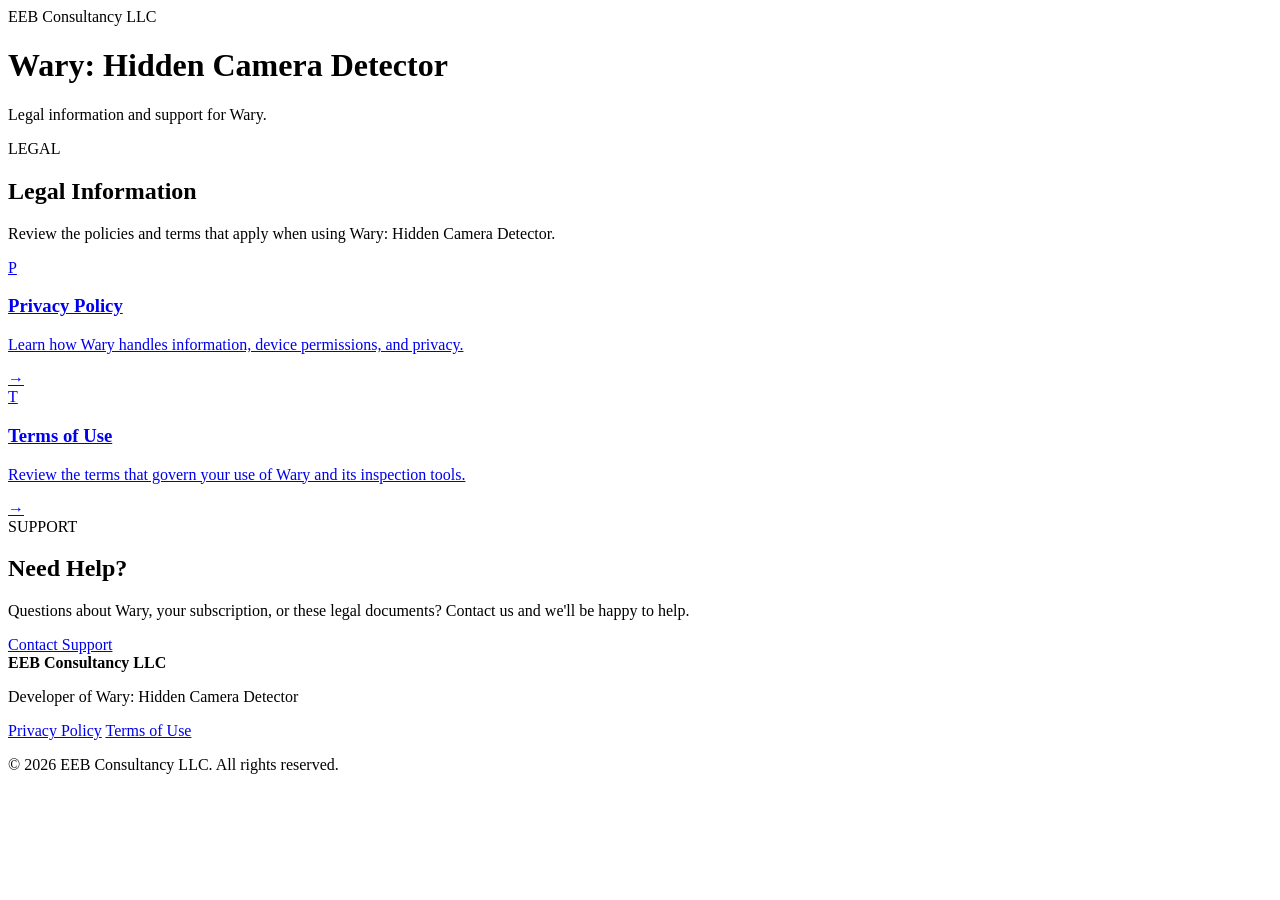
==== index.html @ c525d973 "Create index.html" ====
<!DOCTYPE html>
<html lang="en">
<head>
  <meta charset="UTF-8">
  <meta name="viewport" content="width=device-width, initial-scale=1.0">
  <meta name="description" content="Legal information for Wary: Hidden Camera Detector by EEB Consultancy LLC.">
  <title>Wary: Hidden Camera Detector | Legal</title>
  <link rel="stylesheet" href="styles.css">
</head>

<body>
  <main class="container">

    <header class="hero">
      <div class="badge">EEB Consultancy LLC</div>

      <h1>Wary: Hidden Camera Detector</h1>

      <p class="subtitle">
        Legal information and support for Wary.
      </p>
    </header>

    <section class="section">
      <div class="section-heading">
        <span class="eyebrow">LEGAL</span>
        <h2>Legal Information</h2>
        <p>
          Review the policies and terms that apply when using Wary:
          Hidden Camera Detector.
        </p>
      </div>

      <div class="card-grid">

        <a class="card" href="privacy.html">
          <div class="card-icon">P</div>

          <div class="card-content">
            <h3>Privacy Policy</h3>
            <p>
              Learn how Wary handles information, device permissions,
              and privacy.
            </p>
          </div>

          <span class="arrow">→</span>
        </a>

        <a class="card" href="terms.html">
          <div class="card-icon">T</div>

          <div class="card-content">
            <h3>Terms of Use</h3>
            <p>
              Review the terms that govern your use of Wary and its
              inspection tools.
            </p>
          </div>

          <span class="arrow">→</span>
        </a>

      </div>
    </section>

    <section class="support">
      <span class="eyebrow">SUPPORT</span>
      <h2>Need Help?</h2>

      <p>
        Questions about Wary, your subscription, or these legal documents?
        Contact us and we'll be happy to help.
      </p>

      <a class="support-button" href="mailto:info@eebconsultancyllc.com">
        Contact Support
      </a>
    </section>

    <footer>
      <div>
        <strong>EEB Consultancy LLC</strong>
        <p>Developer of Wary: Hidden Camera Detector</p>
      </div>

      <div class="footer-links">
        <a href="privacy.html">Privacy Policy</a>
        <a href="terms.html">Terms of Use</a>
      </div>

      <p class="copyright">
        © 2026 EEB Consultancy LLC. All rights reserved.
      </p>
    </footer>

  </main>
</body>
</html>
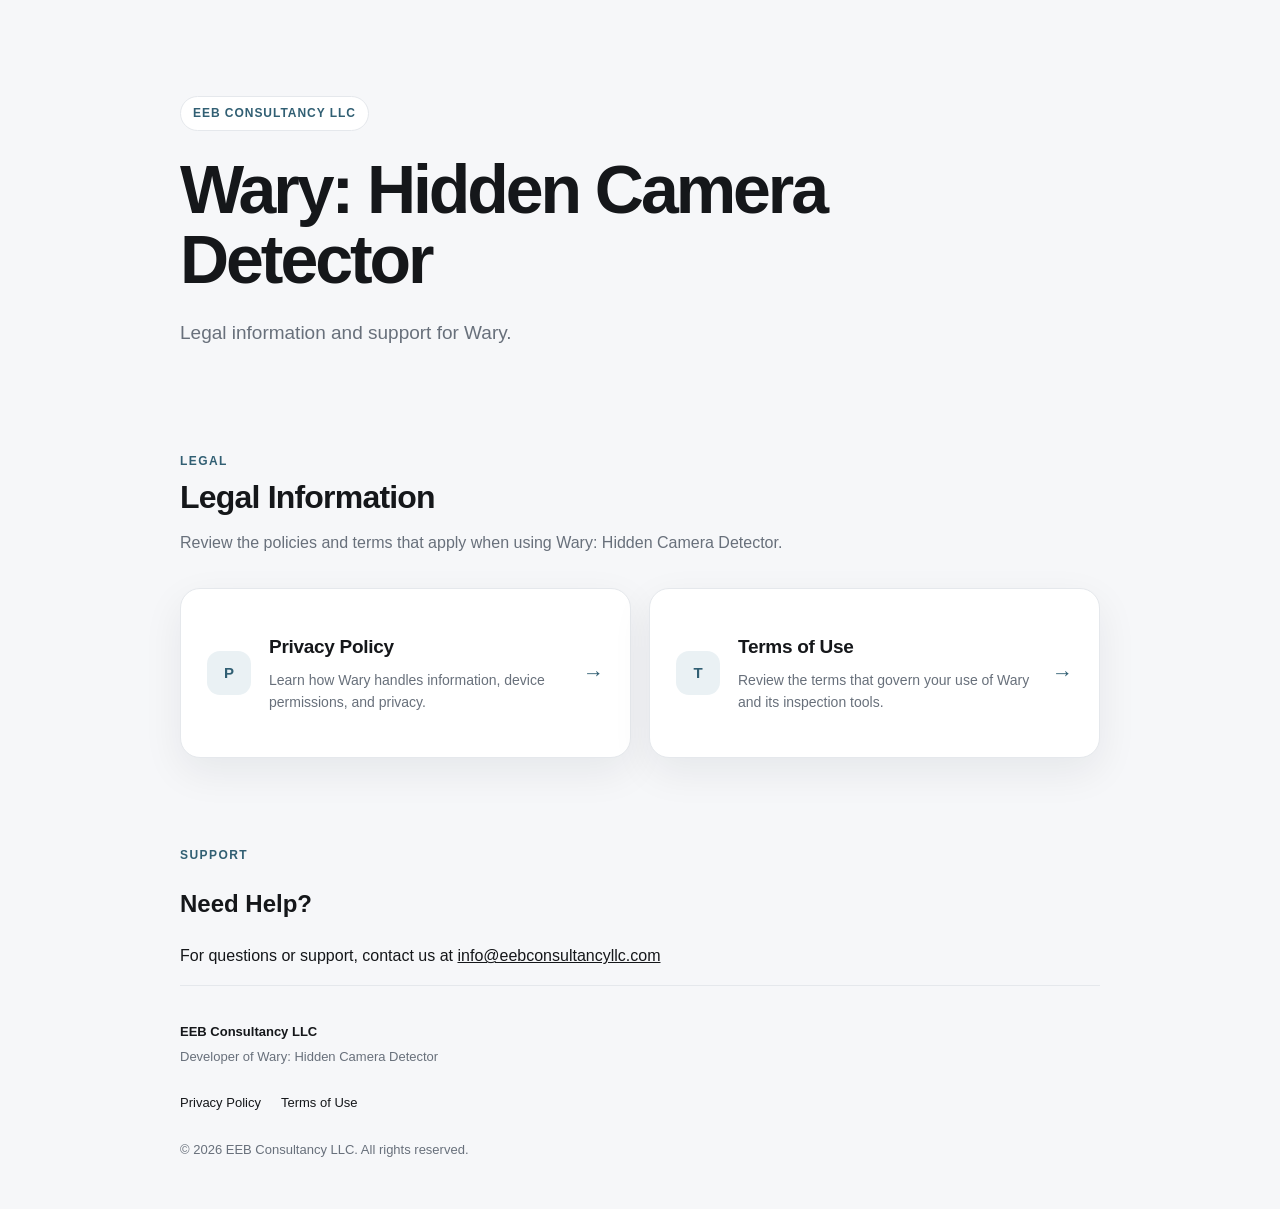
==== commit e0c18a20: "Update index.html" ====
--- a/index.html
+++ b/index.html
@@ -64,18 +64,16 @@
       </div>
     </section>
 
-    <section class="support">
+    <section class="support-simple">
       <span class="eyebrow">SUPPORT</span>
       <h2>Need Help?</h2>
 
       <p>
-        Questions about Wary, your subscription, or these legal documents?
-        Contact us and we'll be happy to help.
+        For questions or support, contact us at
+        <a href="mailto:info@eebconsultancyllc.com">
+          info@eebconsultancyllc.com
+        </a>
       </p>
-
-      <a class="support-button" href="mailto:info@eebconsultancyllc.com">
-        Contact Support
-      </a>
     </section>
 
     <footer>
--- a/styles.css
+++ b/styles.css
@@ -0,0 +1,369 @@
+:root {
+  --bg: #f6f7f9;
+  --surface: #ffffff;
+  --text: #15171a;
+  --muted: #68707b;
+  --border: #e5e8ec;
+  --accent: #315f73;
+  --accent-soft: #eaf1f4;
+  --shadow: 0 14px 40px rgba(20, 28, 36, 0.07);
+}
+
+* {
+  box-sizing: border-box;
+}
+
+html {
+  scroll-behavior: smooth;
+}
+
+body {
+  margin: 0;
+  background: var(--bg);
+  color: var(--text);
+  font-family:
+    -apple-system,
+    BlinkMacSystemFont,
+    "SF Pro Display",
+    "SF Pro Text",
+    "Helvetica Neue",
+    Arial,
+    sans-serif;
+  line-height: 1.6;
+  -webkit-font-smoothing: antialiased;
+}
+
+a {
+  color: inherit;
+}
+
+.container {
+  width: min(920px, calc(100% - 40px));
+  margin: 0 auto;
+}
+
+/* Hero */
+
+.hero {
+  padding: 96px 0 72px;
+}
+
+.badge {
+  display: inline-flex;
+  align-items: center;
+  padding: 7px 12px;
+  margin-bottom: 24px;
+  border: 1px solid var(--border);
+  border-radius: 999px;
+  background: var(--surface);
+  color: var(--accent);
+  font-size: 12px;
+  font-weight: 700;
+  letter-spacing: 0.08em;
+  text-transform: uppercase;
+}
+
+.hero h1 {
+  max-width: 760px;
+  margin: 0;
+  font-size: clamp(42px, 7vw, 68px);
+  line-height: 1.02;
+  letter-spacing: -0.045em;
+  font-weight: 760;
+}
+
+.subtitle {
+  max-width: 600px;
+  margin: 24px 0 0;
+  color: var(--muted);
+  font-size: 19px;
+}
+
+/* Sections */
+
+.section {
+  padding: 32px 0 88px;
+}
+
+.section-heading {
+  max-width: 640px;
+  margin-bottom: 32px;
+}
+
+.eyebrow {
+  display: block;
+  margin-bottom: 8px;
+  color: var(--accent);
+  font-size: 12px;
+  font-weight: 750;
+  letter-spacing: 0.12em;
+}
+
+.section h2,
+.support h2 {
+  margin: 0;
+  font-size: 32px;
+  line-height: 1.15;
+  letter-spacing: -0.025em;
+}
+
+.section-heading p,
+.support p {
+  margin: 14px 0 0;
+  color: var(--muted);
+  font-size: 16px;
+}
+
+/* Legal cards */
+
+.card-grid {
+  display: grid;
+  grid-template-columns: repeat(2, minmax(0, 1fr));
+  gap: 18px;
+}
+
+.card {
+  display: grid;
+  grid-template-columns: auto 1fr auto;
+  align-items: center;
+  gap: 18px;
+  min-height: 170px;
+  padding: 26px;
+  background: var(--surface);
+  border: 1px solid var(--border);
+  border-radius: 20px;
+  text-decoration: none;
+  box-shadow: var(--shadow);
+  transition:
+    transform 180ms ease,
+    border-color 180ms ease,
+    box-shadow 180ms ease;
+}
+
+.card:hover {
+  transform: translateY(-3px);
+  border-color: #cdd7dc;
+  box-shadow: 0 18px 46px rgba(20, 28, 36, 0.1);
+}
+
+.card-icon {
+  display: grid;
+  place-items: center;
+  width: 44px;
+  height: 44px;
+  border-radius: 13px;
+  background: var(--accent-soft);
+  color: var(--accent);
+  font-size: 15px;
+  font-weight: 800;
+}
+
+.card-content h3 {
+  margin: 0 0 7px;
+  font-size: 19px;
+  letter-spacing: -0.015em;
+}
+
+.card-content p {
+  margin: 0;
+  color: var(--muted);
+  font-size: 14px;
+  line-height: 1.55;
+}
+
+.arrow {
+  color: var(--accent);
+  font-size: 21px;
+}
+
+/* Support */
+
+.support {
+  padding: 48px;
+  margin-bottom: 88px;
+  background: var(--surface);
+  border: 1px solid var(--border);
+  border-radius: 24px;
+  box-shadow: var(--shadow);
+}
+
+.support p {
+  max-width: 620px;
+}
+
+.support-button {
+  display: inline-flex;
+  align-items: center;
+  justify-content: center;
+  min-height: 46px;
+  margin-top: 26px;
+  padding: 0 20px;
+  border-radius: 12px;
+  background: var(--accent);
+  color: #ffffff;
+  font-size: 14px;
+  font-weight: 700;
+  text-decoration: none;
+  transition:
+    transform 180ms ease,
+    opacity 180ms ease;
+}
+
+.support-button:hover {
+  transform: translateY(-1px);
+  opacity: 0.92;
+}
+
+/* Footer */
+
+footer {
+  display: grid;
+  gap: 26px;
+  padding: 36px 0 48px;
+  border-top: 1px solid var(--border);
+  color: var(--muted);
+  font-size: 13px;
+}
+
+footer strong {
+  color: var(--text);
+}
+
+footer p {
+  margin: 4px 0 0;
+}
+
+.footer-links {
+  display: flex;
+  flex-wrap: wrap;
+  gap: 20px;
+}
+
+.footer-links a {
+  color: var(--text);
+  text-decoration: none;
+}
+
+.footer-links a:hover {
+  text-decoration: underline;
+}
+
+.copyright {
+  margin-top: 0;
+}
+
+/* Legal document pages */
+
+.legal-page {
+  padding-bottom: 60px;
+}
+
+.legal-page nav {
+  padding-top: 42px;
+}
+
+.legal-page nav a {
+  color: var(--accent);
+  font-size: 14px;
+  font-weight: 650;
+  text-decoration: none;
+}
+
+.legal-header {
+  padding: 64px 0 48px;
+  border-bottom: 1px solid var(--border);
+}
+
+.legal-header h1 {
+  margin: 0;
+  font-size: clamp(40px, 6vw, 58px);
+  line-height: 1.05;
+  letter-spacing: -0.04em;
+}
+
+.updated {
+  margin: 18px 0 0;
+  color: var(--muted);
+  font-size: 14px;
+}
+
+.legal-content {
+  max-width: 760px;
+  padding: 48px 0 80px;
+}
+
+.legal-content h2 {
+  margin: 44px 0 12px;
+  font-size: 24px;
+  line-height: 1.25;
+  letter-spacing: -0.02em;
+}
+
+.legal-content h2:first-child {
+  margin-top: 0;
+}
+
+.legal-content h3 {
+  margin: 28px 0 10px;
+  font-size: 18px;
+}
+
+.legal-content p,
+.legal-content li {
+  color: #4f5761;
+  font-size: 15px;
+}
+
+.legal-content ul {
+  padding-left: 22px;
+}
+
+.legal-content li + li {
+  margin-top: 8px;
+}
+
+.legal-content a {
+  color: var(--accent);
+}
+
+.notice {
+  padding: 20px 22px;
+  margin: 28px 0;
+  background: var(--accent-soft);
+  border-radius: 14px;
+  color: #354851;
+}
+
+/* Mobile */
+
+@media (max-width: 700px) {
+  .container {
+    width: min(100% - 28px, 920px);
+  }
+
+  .hero {
+    padding: 68px 0 52px;
+  }
+
+  .card-grid {
+    grid-template-columns: 1fr;
+  }
+
+  .card {
+    min-height: auto;
+    padding: 22px;
+  }
+
+  .support {
+    padding: 30px 24px;
+    margin-bottom: 64px;
+  }
+
+  .legal-header {
+    padding: 46px 0 36px;
+  }
+
+  .legal-content {
+    padding-top: 36px;
+  }
+}
